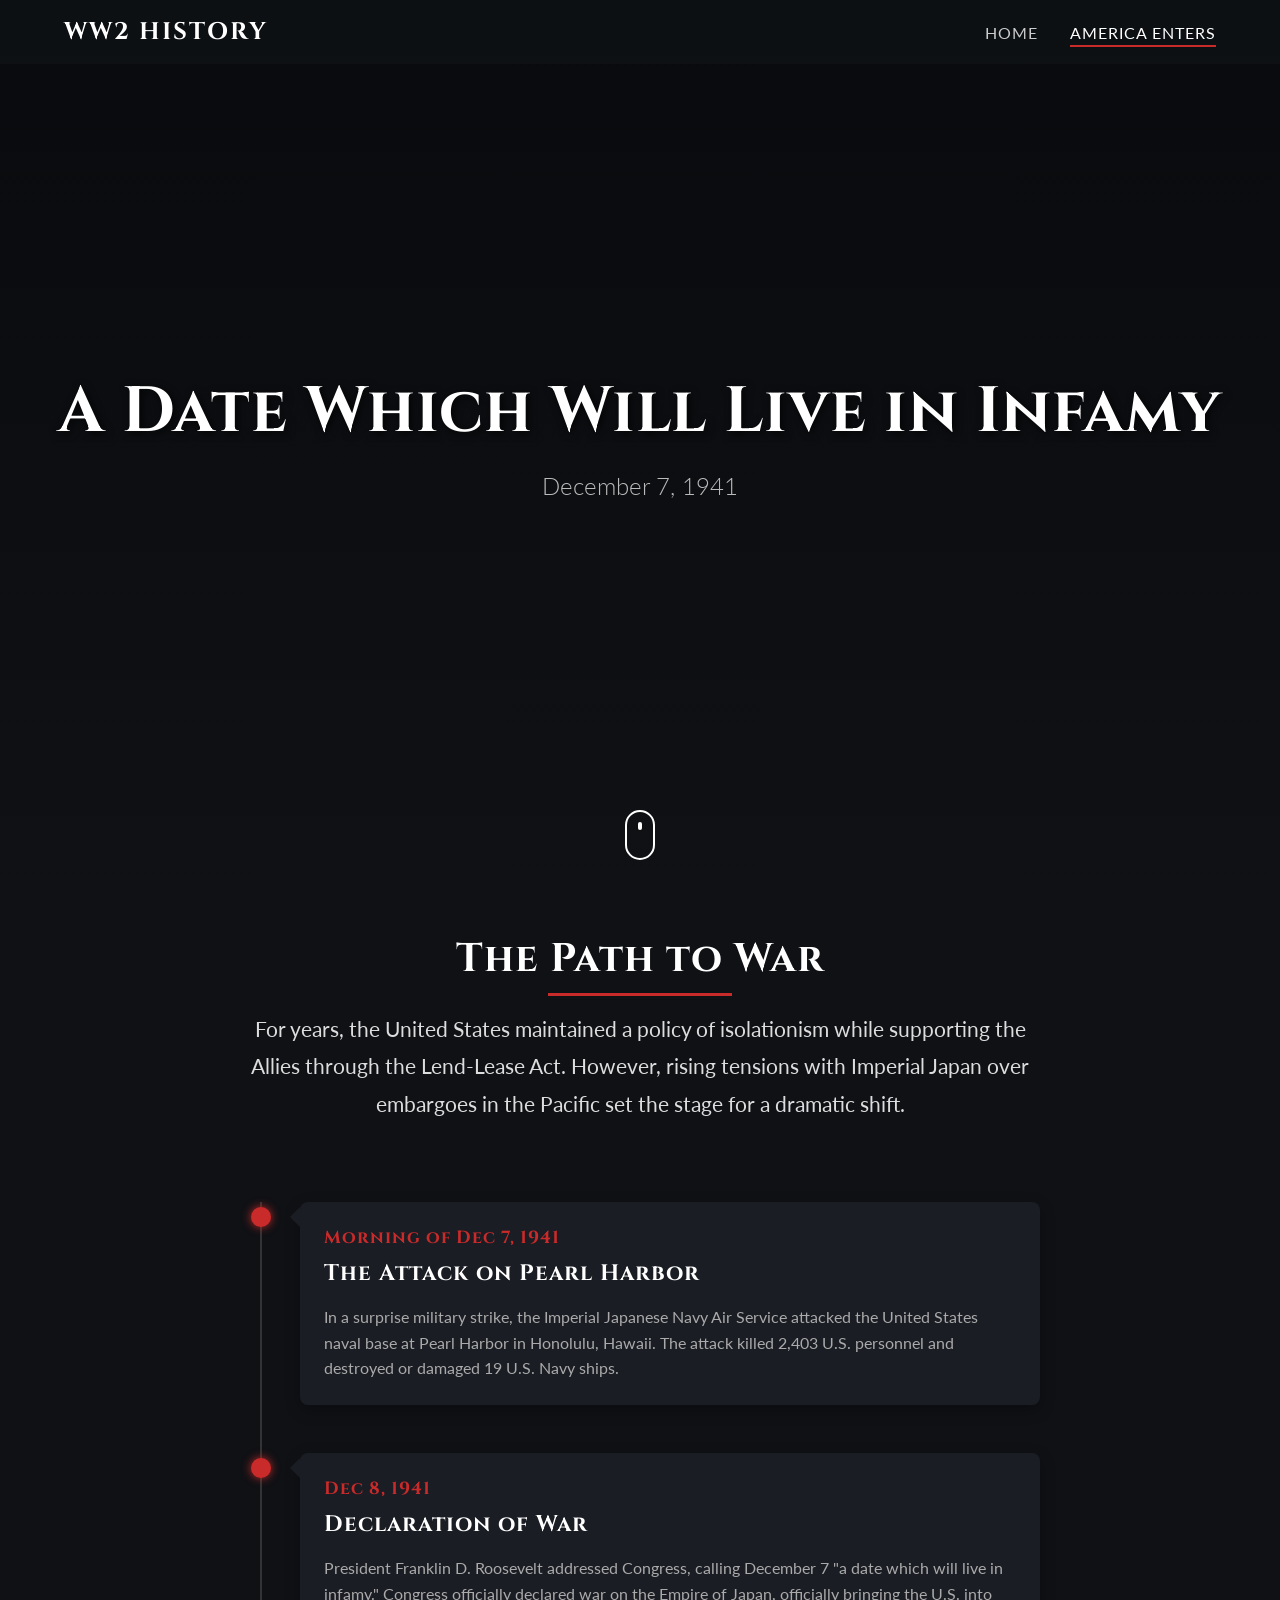
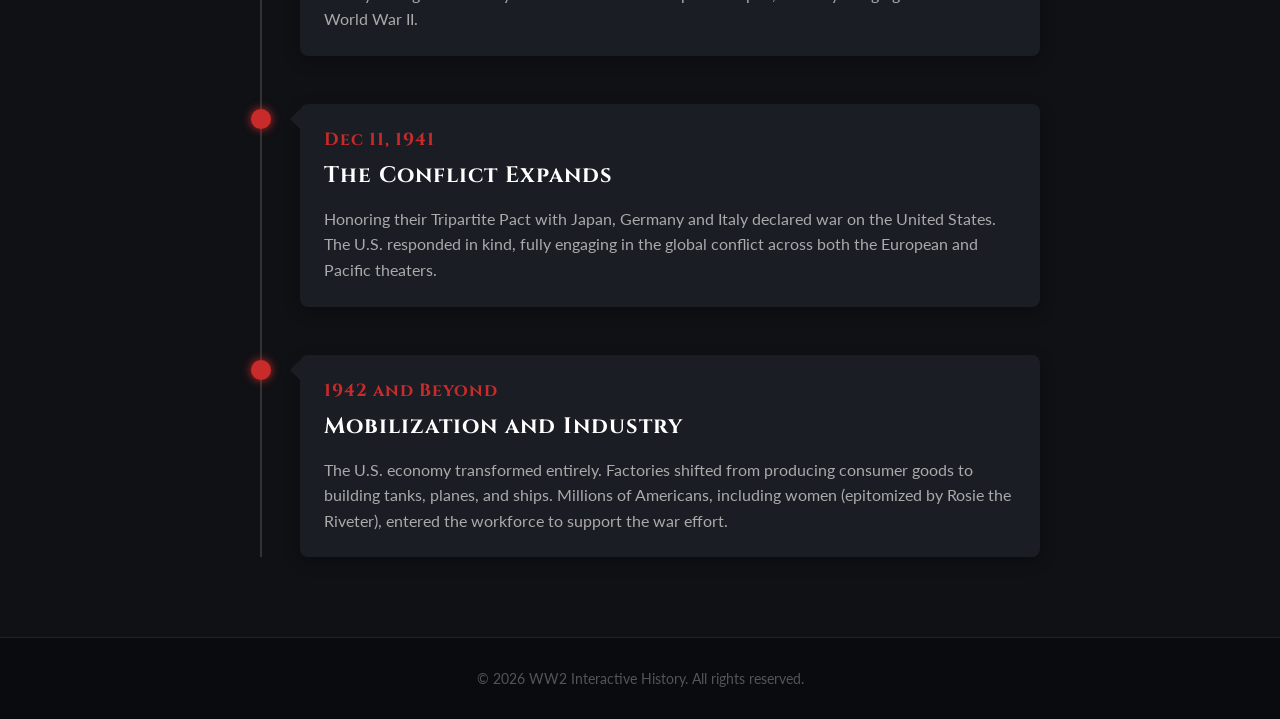
==== america-joins.html @ fde40884 "Initial commit: WW2 interactive website with home and America joins pages" ====
<!DOCTYPE html>
<html lang="en">
<head>
    <meta charset="UTF-8">
    <meta name="viewport" content="width=device-width, initial-scale=1.0">
    <title>America Enters the War | WW2 History</title>
    <link rel="stylesheet" href="styles.css">
    <link href="https://fonts.googleapis.com/css2?family=Cinzel:wght@400;700&family=Lato:wght@300;400;700&display=swap" rel="stylesheet">
</head>
<body>
    <nav class="navbar scrolled-nav">
        <div class="logo">WW2 History</div>
        <ul class="nav-links">
            <li><a href="index.html">Home</a></li>
            <li><a href="america-joins.html" class="active">America Enters</a></li>
        </ul>
        <div class="hamburger">
            <div class="line"></div>
            <div class="line"></div>
            <div class="line"></div>
        </div>
    </nav>

    <header class="hero" id="america-hero" style="background-image: url('https://upload.wikimedia.org/wikipedia/commons/thumb/c/c7/Pearl_Harbor_bombing.jpg/1920px-Pearl_Harbor_bombing.jpg');">
        <div class="hero-overlay"></div>
        <div class="hero-content">
            <h1 class="slide-in-left">A Date Which Will Live in Infamy</h1>
            <p class="fade-in-up delay-1">December 7, 1941</p>
        </div>
        <div class="scroll-indicator">
            <div class="mouse"></div>
        </div>
    </header>

    <main class="timeline-container">
        
        <section class="content-section text-center hidden">
            <h2 class="section-title">The Path to War</h2>
            <p class="lead-text">For years, the United States maintained a policy of isolationism while supporting the Allies through the Lend-Lease Act. However, rising tensions with Imperial Japan over embargoes in the Pacific set the stage for a dramatic shift.</p>
        </section>

        <div class="timeline">
            <div class="timeline-item hidden">
                <div class="timeline-dot"></div>
                <div class="timeline-content">
                    <h3>Morning of Dec 7, 1941</h3>
                    <h4>The Attack on Pearl Harbor</h4>
                    <p>In a surprise military strike, the Imperial Japanese Navy Air Service attacked the United States naval base at Pearl Harbor in Honolulu, Hawaii. The attack killed 2,403 U.S. personnel and destroyed or damaged 19 U.S. Navy ships.</p>
                </div>
            </div>
            
            <div class="timeline-item hidden">
                <div class="timeline-dot"></div>
                <div class="timeline-content">
                    <h3>Dec 8, 1941</h3>
                    <h4>Declaration of War</h4>
                    <p>President Franklin D. Roosevelt addressed Congress, calling December 7 "a date which will live in infamy." Congress officially declared war on the Empire of Japan, officially bringing the U.S. into World War II.</p>
                </div>
            </div>

            <div class="timeline-item hidden">
                <div class="timeline-dot"></div>
                <div class="timeline-content">
                    <h3>Dec 11, 1941</h3>
                    <h4>The Conflict Expands</h4>
                    <p>Honoring their Tripartite Pact with Japan, Germany and Italy declared war on the United States. The U.S. responded in kind, fully engaging in the global conflict across both the European and Pacific theaters.</p>
                </div>
            </div>

            <div class="timeline-item hidden">
                <div class="timeline-dot"></div>
                <div class="timeline-content">
                    <h3>1942 and Beyond</h3>
                    <h4>Mobilization and Industry</h4>
                    <p>The U.S. economy transformed entirely. Factories shifted from producing consumer goods to building tanks, planes, and ships. Millions of Americans, including women (epitomized by Rosie the Riveter), entered the workforce to support the war effort.</p>
                </div>
            </div>
        </div>

    </main>

    <footer>
        <p>&copy; 2026 WW2 Interactive History. All rights reserved.</p>
    </footer>

    <script src="script.js"></script>
</body>
</html>
---- styles.css ----
/* General Reset & Variables */
* {
    margin: 0;
    padding: 0;
    box-sizing: border-box;
}

:root {
    --bg-color: #0f1115;
    --text-color: #e0e0e0;
    --accent-color: #c92a2a;
    --card-bg: #1a1d24;
    --nav-bg: rgba(15, 17, 21, 0.9);
    --font-heading: 'Cinzel', serif;
    --font-body: 'Lato', sans-serif;
}

body, html {
    font-family: var(--font-body);
    background-color: var(--bg-color);
    color: var(--text-color);
    overflow-x: hidden;
    scroll-behavior: smooth;
}

h1, h2, h3, h4, h5, h6 {
    font-family: var(--font-heading);
    letter-spacing: 1px;
}

/* Navigation */
.navbar {
    position: fixed;
    top: 0;
    width: 100%;
    padding: 1.5rem 5%;
    display: flex;
    justify-content: space-between;
    align-items: center;
    background: transparent;
    transition: background 0.4s ease, padding 0.4s ease;
    z-index: 1000;
}

.navbar.scrolled {
    background: var(--nav-bg);
    backdrop-filter: blur(10px);
    padding: 1rem 5%;
    box-shadow: 0 4px 10px rgba(0,0,0,0.5);
}

.navbar.scrolled-nav {
    background: var(--nav-bg);
    padding: 1rem 5%;
}

.logo {
    font-family: var(--font-heading);
    font-size: 1.5rem;
    font-weight: 700;
    color: #fff;
    text-transform: uppercase;
    letter-spacing: 2px;
}

.nav-links {
    list-style: none;
    display: flex;
    gap: 2rem;
}

.nav-links a {
    color: #ccc;
    text-decoration: none;
    font-size: 1rem;
    text-transform: uppercase;
    letter-spacing: 1px;
    transition: color 0.3s ease;
    position: relative;
}

.nav-links a::after {
    content: '';
    position: absolute;
    width: 0;
    height: 2px;
    bottom: -5px;
    left: 0;
    background-color: var(--accent-color);
    transition: width 0.3s ease;
}

.nav-links a:hover::after, .nav-links a.active::after {
    width: 100%;
}

.nav-links a:hover, .nav-links a.active {
    color: #fff;
}

.hamburger {
    display: none;
    cursor: pointer;
}

.hamburger .line {
    width: 25px;
    height: 3px;
    background-color: #fff;
    margin: 5px;
    transition: all 0.3s ease;
}

/* Hero Section */
.hero {
    height: 100vh;
    background-size: cover;
    background-position: center;
    background-attachment: fixed;
    display: flex;
    justify-content: center;
    align-items: center;
    text-align: center;
    position: relative;
}

#home-hero {
    background-image: url('https://upload.wikimedia.org/wikipedia/commons/thumb/1/1d/St_Paul%27s_survives.jpg/1920px-St_Paul%27s_survives.jpg');
}

.hero-overlay {
    position: absolute;
    top: 0;
    left: 0;
    width: 100%;
    height: 100%;
    background: linear-gradient(to bottom, rgba(0,0,0,0.4) 0%, rgba(15,17,21,1) 100%);
}

.hero-content {
    position: relative;
    z-index: 10;
    padding: 0 20px;
}

.hero h1 {
    font-size: 4rem;
    color: #fff;
    margin-bottom: 1rem;
    text-shadow: 2px 2px 8px rgba(0,0,0,0.8);
}

.hero p {
    font-size: 1.5rem;
    color: #bbb;
    margin-bottom: 2rem;
    font-weight: 300;
}

.btn {
    display: inline-block;
    padding: 12px 30px;
    background-color: var(--accent-color);
    color: #fff;
    text-decoration: none;
    font-size: 1.1rem;
    text-transform: uppercase;
    border-radius: 4px;
    transition: background 0.3s, transform 0.3s;
    border: 1px solid var(--accent-color);
}

.btn:hover {
    background-color: transparent;
    transform: translateY(-3px);
}

/* Scroll Indicator */
.scroll-indicator {
    position: absolute;
    bottom: 40px;
    left: 50%;
    transform: translateX(-50%);
    z-index: 10;
}

.mouse {
    width: 30px;
    height: 50px;
    border: 2px solid #fff;
    border-radius: 15px;
    position: relative;
}

.mouse::before {
    content: '';
    width: 4px;
    height: 8px;
    background: #fff;
    position: absolute;
    top: 10px;
    left: 50%;
    transform: translateX(-50%);
    border-radius: 2px;
    animation: scroll 2s infinite;
}

@keyframes scroll {
    0% { transform: translate(-50%, 0); opacity: 1; }
    100% { transform: translate(-50%, 20px); opacity: 0; }
}

/* Main Content */
main {
    padding: 4rem 5%;
    max-width: 1200px;
    margin: 0 auto;
}

.content-section {
    margin-bottom: 5rem;
}

.content-section h2 {
    font-size: 2.5rem;
    margin-bottom: 1.5rem;
    color: #fff;
    position: relative;
    display: inline-block;
}

.content-section h2::after {
    content: '';
    position: absolute;
    width: 50%;
    height: 3px;
    background: var(--accent-color);
    bottom: -10px;
    left: 0;
}

.text-center h2::after {
    left: 25%;
}

.content-section p {
    font-size: 1.2rem;
    line-height: 1.8;
    color: #bbb;
}

.lead-text {
    font-size: 1.3rem !important;
    color: #ddd !important;
    max-width: 800px;
    margin: 0 auto;
}

.text-center {
    text-align: center;
}

/* Topics Grid */
.topics-grid {
    display: grid;
    grid-template-columns: repeat(auto-fit, minmax(300px, 1fr));
    gap: 2rem;
}

.topic-card {
    background: var(--card-bg);
    border-radius: 8px;
    overflow: hidden;
    text-decoration: none;
    color: var(--text-color);
    transition: transform 0.4s ease, box-shadow 0.4s ease;
    display: flex;
    flex-direction: column;
    box-shadow: 0 10px 30px rgba(0,0,0,0.5);
    position: relative;
}

.topic-card:hover {
    transform: translateY(-10px);
    box-shadow: 0 20px 40px rgba(0,0,0,0.7);
}

.topic-card.disabled {
    cursor: not-allowed;
    filter: grayscale(80%);
}

.topic-card.disabled:hover {
    transform: none;
    box-shadow: 0 10px 30px rgba(0,0,0,0.5);
}

.card-image {
    height: 200px;
    background-size: cover;
    background-position: center;
    transition: transform 0.5s ease;
}

.topic-card:hover .card-image {
    transform: scale(1.05);
}

.card-content {
    padding: 1.5rem;
    flex-grow: 1;
    z-index: 1;
    background: var(--card-bg);
}

.card-content h3 {
    font-size: 1.5rem;
    margin-bottom: 1rem;
    color: #fff;
}

.card-content p {
    color: #aaa;
    line-height: 1.5;
}

/* Timeline */
.timeline-container {
    max-width: 800px;
    margin: 0 auto;
    padding: 2rem 0;
}

.timeline {
    position: relative;
}

.timeline::before {
    content: '';
    position: absolute;
    width: 2px;
    background: #333;
    top: 0;
    bottom: 0;
    left: 20px;
}

.timeline-item {
    position: relative;
    margin-bottom: 3rem;
    padding-left: 60px;
}

.timeline-dot {
    position: absolute;
    width: 20px;
    height: 20px;
    background: var(--accent-color);
    border-radius: 50%;
    left: 11px;
    top: 5px;
    box-shadow: 0 0 10px var(--accent-color);
    transition: transform 0.3s ease;
}

.timeline-item:hover .timeline-dot {
    transform: scale(1.5);
}

.timeline-content {
    background: var(--card-bg);
    padding: 1.5rem;
    border-radius: 8px;
    box-shadow: 0 5px 15px rgba(0,0,0,0.3);
    position: relative;
    transition: transform 0.3s ease;
}

.timeline-content:hover {
    transform: translateX(10px);
}

.timeline-content::before {
    content: '';
    position: absolute;
    width: 0;
    height: 0;
    border-top: 10px solid transparent;
    border-bottom: 10px solid transparent;
    border-right: 10px solid var(--card-bg);
    left: -10px;
    top: 5px;
}

.timeline-content h3 {
    color: var(--accent-color);
    font-size: 1.1rem;
    margin-bottom: 0.5rem;
}

.timeline-content h4 {
    color: #fff;
    font-size: 1.4rem;
    margin-bottom: 1rem;
}

.timeline-content p {
    color: #aaa;
    line-height: 1.6;
}

/* Footer */
footer {
    background: #0a0b0e;
    text-align: center;
    padding: 2rem;
    color: #555;
    font-size: 0.9rem;
    border-top: 1px solid #222;
}

/* Animations */
.hidden {
    opacity: 0;
    transform: translateY(30px);
    transition: opacity 0.8s ease-out, transform 0.8s ease-out;
}

.show {
    opacity: 1;
    transform: translateY(0);
}

.fade-in-up {
    animation: fadeInUp 1s ease forwards;
    opacity: 0;
}

.slide-in-left {
    animation: slideInLeft 1s ease forwards;
    opacity: 0;
}

.delay-1 { animation-delay: 0.3s; transition-delay: 0.3s; }
.delay-2 { animation-delay: 0.6s; transition-delay: 0.6s; }
.delay-3 { animation-delay: 0.9s; transition-delay: 0.9s; }

@keyframes fadeInUp {
    from { opacity: 0; transform: translateY(20px); }
    to { opacity: 1; transform: translateY(0); }
}

@keyframes slideInLeft {
    from { opacity: 0; transform: translateX(-50px); }
    to { opacity: 1; transform: translateX(0); }
}

/* Typing Effect Cursor */
.typing-text {
    border-right: 3px solid var(--accent-color);
    white-space: nowrap;
    overflow: hidden;
    margin: 0 auto;
    display: inline-block;
    animation: typing 3s steps(40, end), blink-caret .75s step-end infinite;
}

@keyframes typing {
    from { width: 0 }
    to { width: 100% }
}

@keyframes blink-caret {
    from, to { border-color: transparent }
    50% { border-color: var(--accent-color); }
}

/* Responsive */
@media screen and (max-width: 768px) {
    .nav-links {
        position: fixed;
        right: -100%;
        top: 0;
        height: 100vh;
        background: var(--nav-bg);
        backdrop-filter: blur(10px);
        flex-direction: column;
        align-items: center;
        justify-content: center;
        width: 60%;
        transition: right 0.4s ease;
    }

    .nav-links.active {
        right: 0;
    }

    .hamburger {
        display: block;
        z-index: 1001;
    }

    .hamburger.active .line:nth-child(1) { transform: rotate(-45deg) translate(-5px, 6px); }
    .hamburger.active .line:nth-child(2) { opacity: 0; }
    .hamburger.active .line:nth-child(3) { transform: rotate(45deg) translate(-5px, -6px); }

    .hero h1 { font-size: 2.5rem; }
    .hero p { font-size: 1.1rem; }
    
    .typing-text {
        white-space: normal;
        border-right: none;
        animation: fadeInUp 1s ease forwards;
        width: 100%;
    }

    .timeline::before { left: 15px; }
    .timeline-dot { left: 6px; }
    .timeline-item { padding-left: 40px; }
}
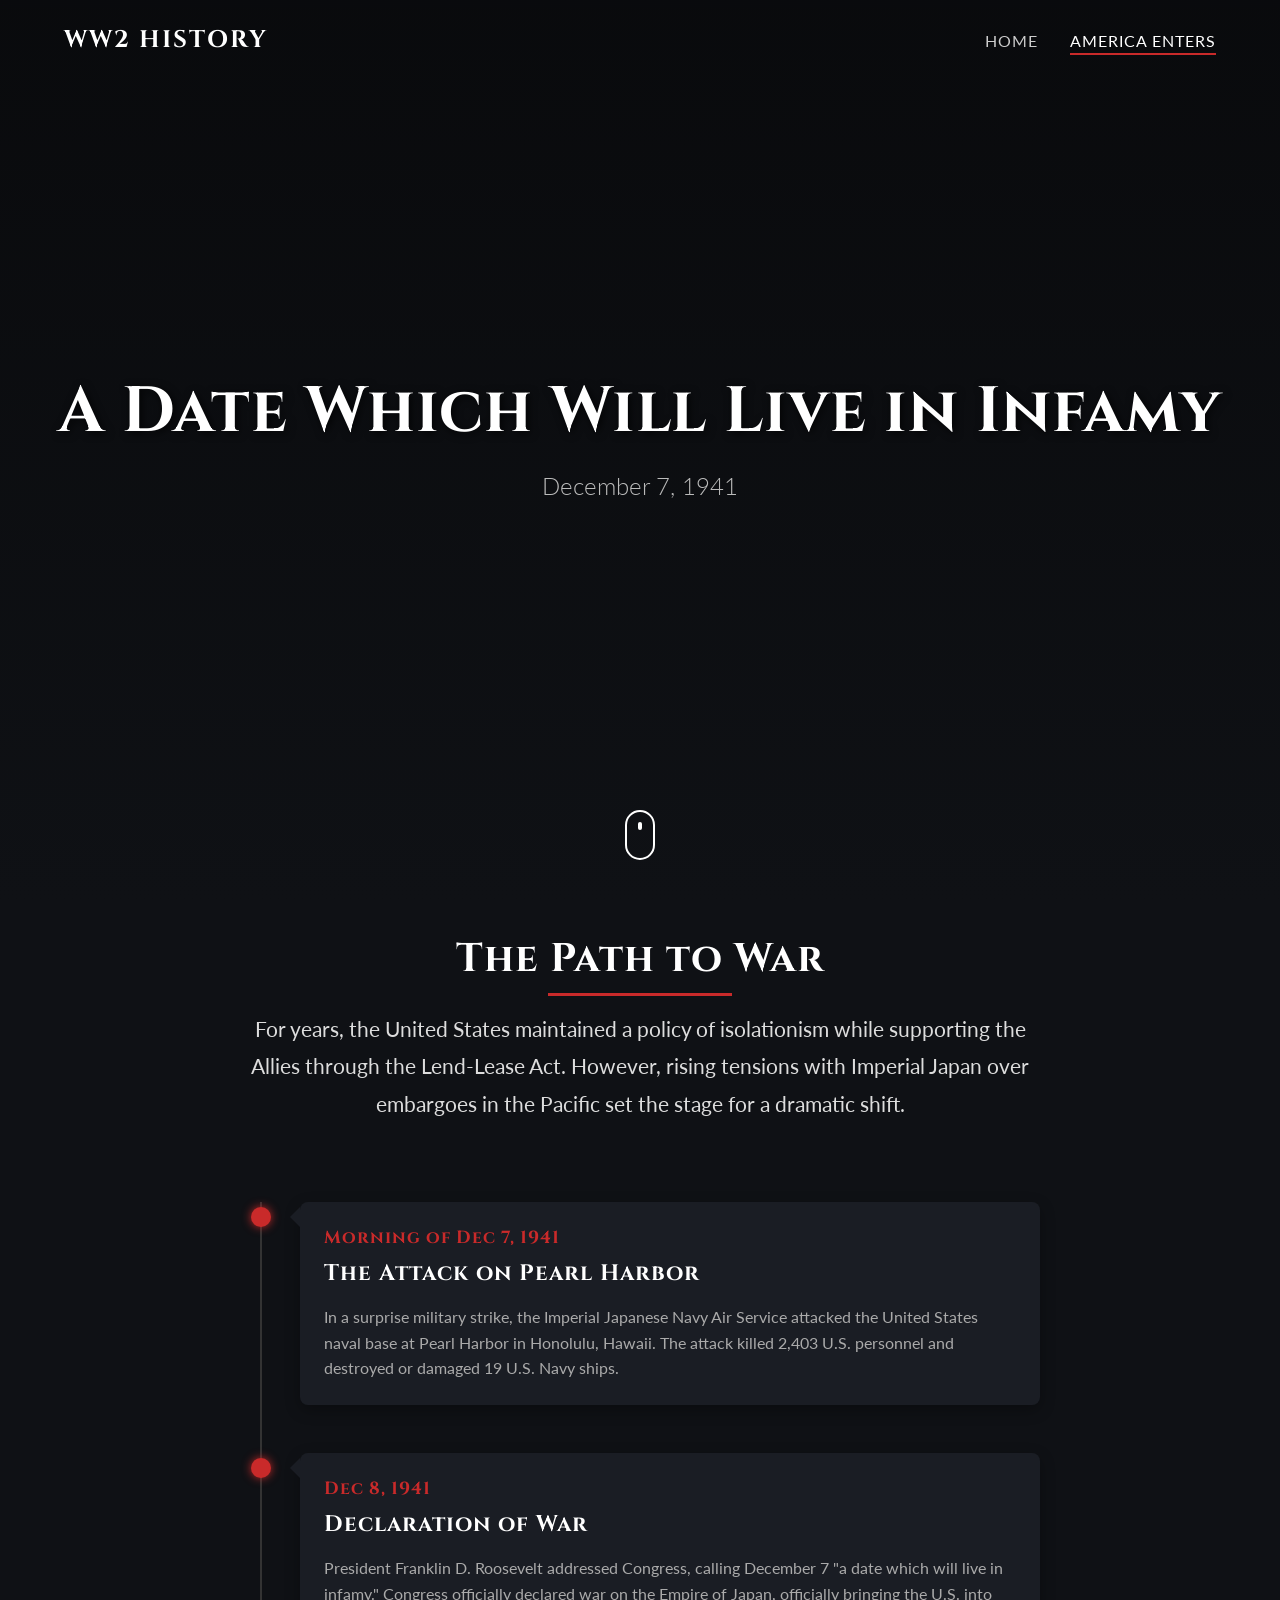
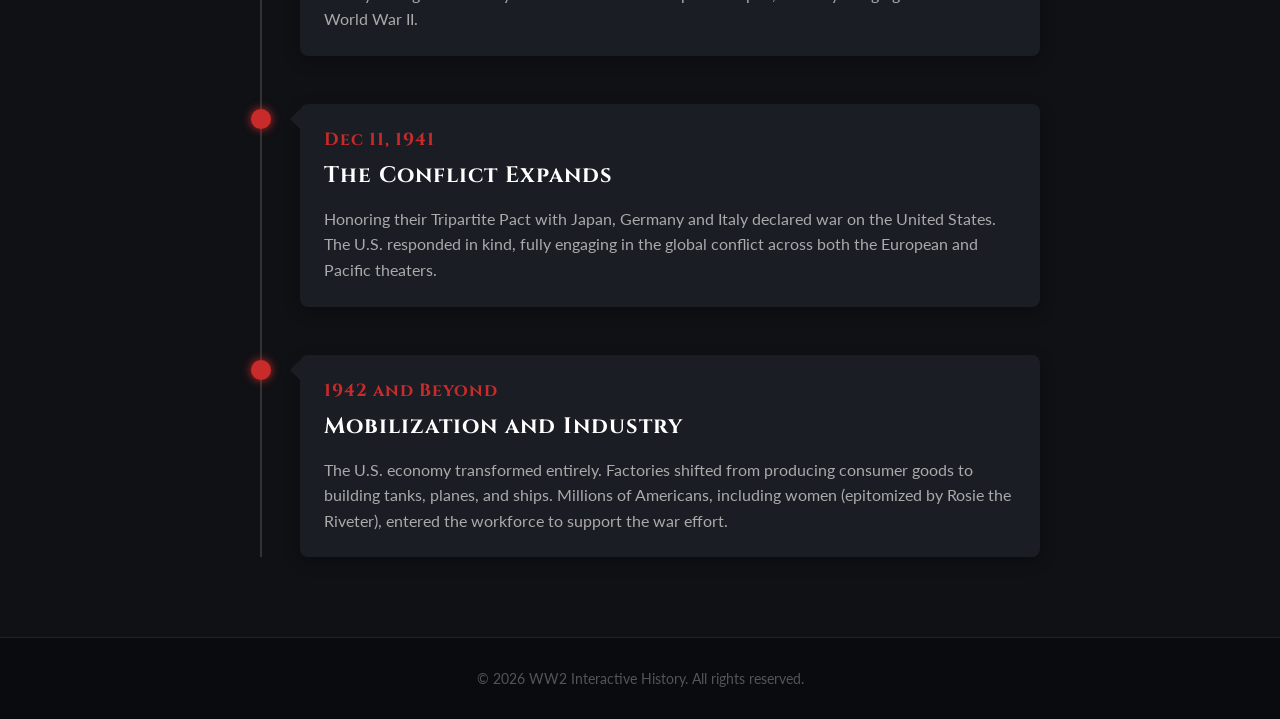
==== commit 2c4d6473: "Separate America page into america-joins.html, update nav and card links to href for multi-page navi" ====
--- a/america-joins.html
+++ b/america-joins.html
@@ -3,16 +3,17 @@
 <head>
     <meta charset="UTF-8">
     <meta name="viewport" content="width=device-width, initial-scale=1.0">
-    <title>America Enters the War | WW2 History</title>
+    <title>America Joins WW2 - WW2 Interactive History</title>
+    <link href="https://fonts.googleapis.com/css2?family=Cinzel:wght@400;700&family=Lato:wght@300;400;700&display=swap" rel="stylesheet">
     <link rel="stylesheet" href="styles.css">
-    <link href="https://fonts.googleapis.com/css2?family=Cinzel:wght@400;700&family=Lato:wght@300;400;700&display=swap" rel="stylesheet">
 </head>
 <body>
-    <nav class="navbar scrolled-nav">
+    <nav class="navbar">
         <div class="logo">WW2 History</div>
         <ul class="nav-links">
             <li><a href="index.html">Home</a></li>
-            <li><a href="america-joins.html" class="active">America Enters</a></li>
+            <li><a href="#" class="active">America Enters</a></li>
+            <!-- Future links will go here -->
         </ul>
         <div class="hamburger">
             <div class="line"></div>
@@ -21,7 +22,7 @@
         </div>
     </nav>
 
-    <header class="hero" id="america-hero" style="background-image: url('https://upload.wikimedia.org/wikipedia/commons/thumb/c/c7/Pearl_Harbor_bombing.jpg/1920px-Pearl_Harbor_bombing.jpg');">
+    <header class="hero" id="america-hero">
         <div class="hero-overlay"></div>
         <div class="hero-content">
             <h1 class="slide-in-left">A Date Which Will Live in Infamy</h1>
--- a/styles.css
+++ b/styles.css
@@ -77,6 +77,7 @@
     letter-spacing: 1px;
     transition: color 0.3s ease;
     position: relative;
+    cursor: pointer;
 }
 
 .nav-links a::after {
@@ -128,6 +129,10 @@
     background-image: url('https://upload.wikimedia.org/wikipedia/commons/thumb/1/1d/St_Paul%27s_survives.jpg/1920px-St_Paul%27s_survives.jpg');
 }
 
+#america-hero {
+    background-image: url('https://upload.wikimedia.org/wikipedia/commons/thumb/c/c7/Pearl_Harbor_bombing.jpg/1920px-Pearl_Harbor_bombing.jpg');
+}
+
 .hero-overlay {
     position: absolute;
     top: 0;
@@ -168,6 +173,7 @@
     border-radius: 4px;
     transition: background 0.3s, transform 0.3s;
     border: 1px solid var(--accent-color);
+    cursor: pointer;
 }
 
 .btn:hover {
@@ -278,6 +284,7 @@
     flex-direction: column;
     box-shadow: 0 10px 30px rgba(0,0,0,0.5);
     position: relative;
+    cursor: pointer;
 }
 
 .topic-card:hover {
@@ -473,6 +480,15 @@
 @keyframes blink-caret {
     from, to { border-color: transparent }
     50% { border-color: var(--accent-color); }
+}
+
+/* Page Styles */
+.page {
+    display: none;
+}
+
+.page.active {
+    display: block;
 }
 
 /* Responsive */
